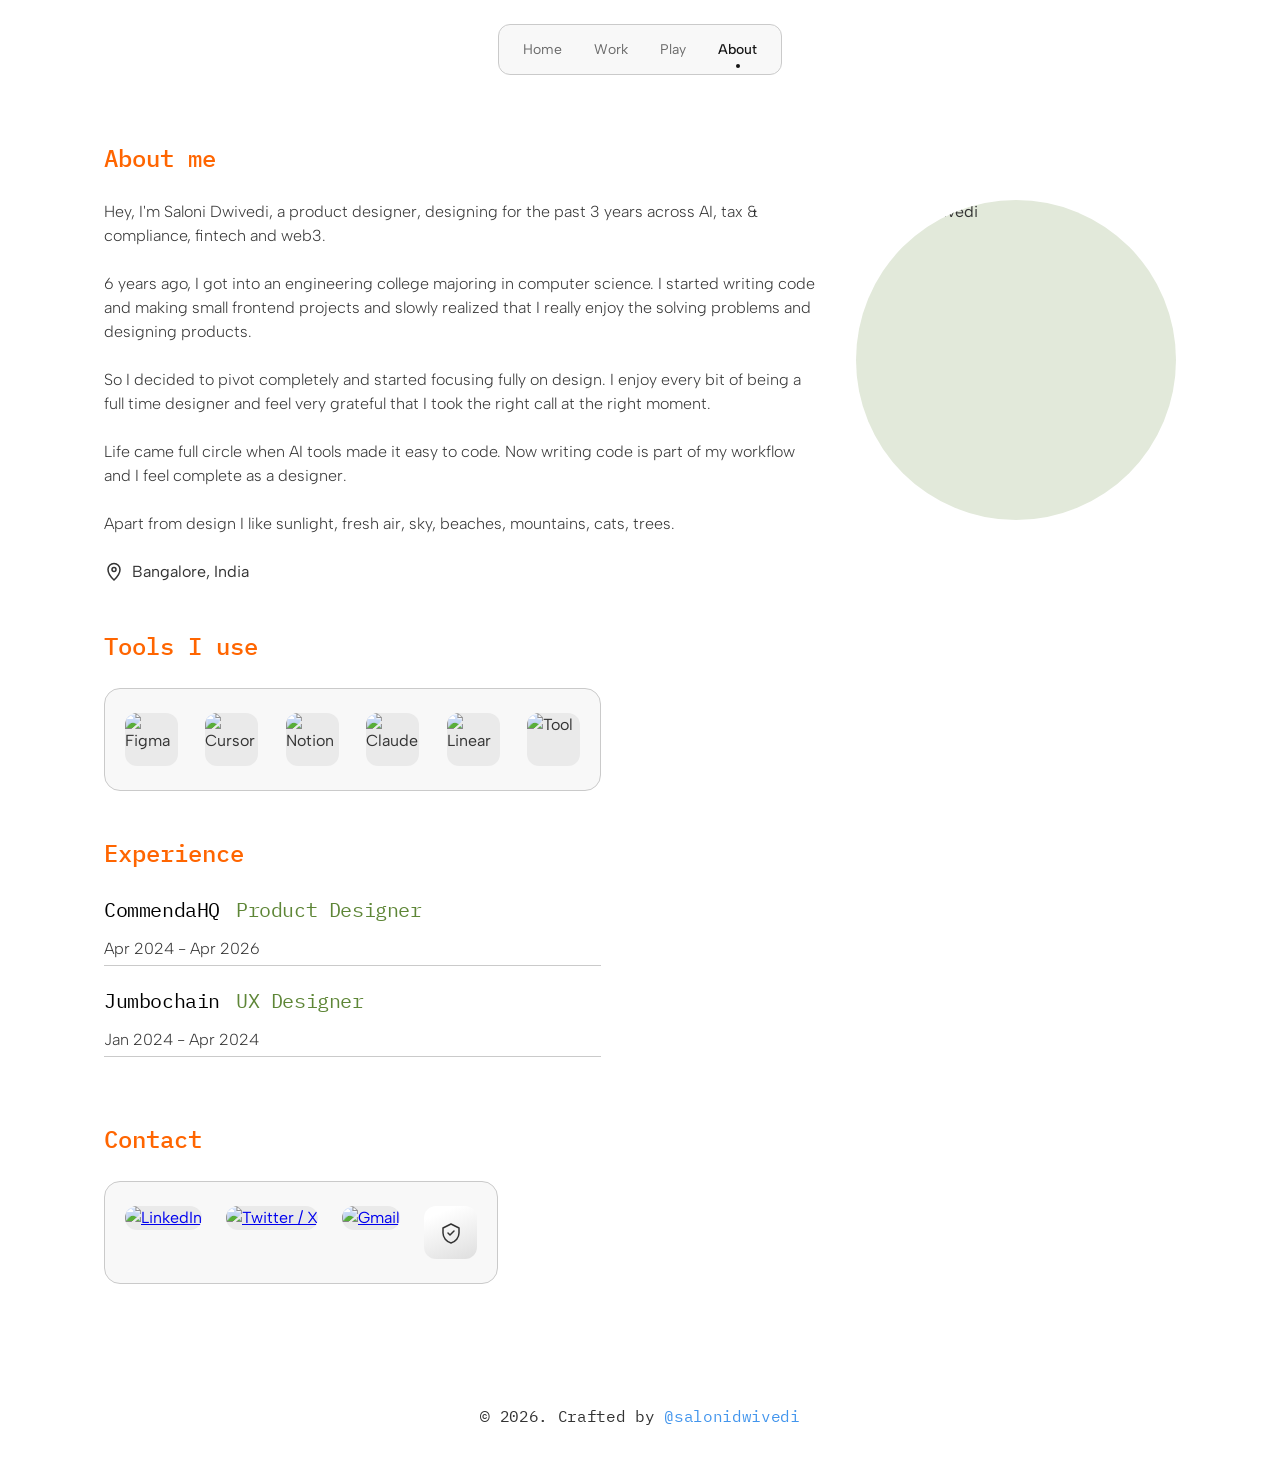
==== Pages/about.html @ b37d6dfb "portfolio" ====
<!DOCTYPE html>
<html lang="en">
<head>
<meta charset="UTF-8" />
<meta name="viewport" content="width=device-width, initial-scale=1.0" />
<title>About — Saloni Dwivedi</title>
<link rel="preconnect" href="https://fonts.googleapis.com" />
<link rel="preconnect" href="https://fonts.gstatic.com" crossorigin />
<link href="https://fonts.googleapis.com/css2?family=IBM+Plex+Mono:wght@400;500;600&family=Albert+Sans:ital,wght@0,300;0,400;0,500;1,300&display=swap" rel="stylesheet" />
<link rel="stylesheet" href="../CSS/shared.css" />
<style>
  .about-grid { display: flex; flex-direction: column; gap: 44px; }

  .about-block { width: 100%; }
  .about-block-title {
    font-family: 'IBM Plex Mono', monospace;
    font-weight: 500;
    font-size: 24px;
    color: var(--orange);
    margin-bottom: 24px;
  }

  .about-intro { display: flex; align-items: flex-start; justify-content: space-between; gap: 40px; flex-wrap: wrap; }
  .about-intro-text { flex: 1; min-width: 280px; display: flex; flex-direction: column; gap: 24px; }
  .about-intro-text p { font-weight: 300; font-size: 16px; }

  .about-photo {
    background: #e2e9da;
    border-radius: 50%;
    width: 320px;
    height: 320px;
    flex-shrink: 0;
    overflow: hidden;
  }
  .about-photo img { width: 100%; height: 100%; object-fit: cover; display: block; }

  .location-row { display: flex; align-items: center; gap: 8px; }

  .tools-row {
    background: var(--bg-pill);
    border: 0.5px solid var(--border);
    border-radius: 16px;
    padding: 24px 20px;
    display: flex;
    gap: 20px;
    flex-wrap: wrap;
    justify-content: space-between;
  }
  .tool-icon {
    width: 53px; height: 53px;
    border-radius: 12px;
    object-fit: cover;
    background: #eaeaea;
  }

  .experience-row { display: flex; flex-direction: column; gap: 12px; }
  .experience-title-row {
    display: flex; align-items: center; gap: 16px; flex-wrap: wrap;
    font-family: 'IBM Plex Mono', monospace; font-size: 20px; letter-spacing: -0.4px;
  }
  .experience-dates { font-weight: 300; font-size: 16px; }
  .experience-divider { height: 1px; background: var(--border); width: 100%; margin: 4px 0 20px; }

  .contact-row {
    background: var(--bg-pill);
    border: 0.5px solid var(--border);
    border-radius: 16px;
    padding: 24px 20px;
    display: flex;
    gap: 24px;
    width: fit-content;
  }
  .contact-icon {
    width: 53px; height: 53px;
    border-radius: 12px;
    object-fit: cover;
    background: #eaeaea;
  }

  @media (max-width: 768px) {
    .about-intro { flex-direction: column-reverse; align-items: center; }
    .about-photo { width: 220px; height: 220px; }
    .tools-row { justify-content: flex-start; }
    .contact-row { flex-wrap: wrap; width: 100%; justify-content: center; }
  }
</style>
</head>
<body data-page="about">

<nav>
  <a href="../index.html#home" data-nav-id="home">Home</a>
  <a href="../index.html#work" data-nav-id="work">Work</a>
  <a href="play.html" data-nav-id="play">Play</a>
  <a href="about.html" data-nav-id="about">About</a>
</nav>

<div class="page-wrap">
  <div class="about-grid">

    <!-- ABOUT ME -->
    <div class="about-block">
      <h2 class="about-block-title">About me</h2>
      <div class="about-intro">
        <div class="about-intro-text">
          <p>Hey, I'm Saloni Dwivedi, a product designer, designing for the past 3 years across AI, tax &amp; compliance, fintech and web3.</p>
          <p>6 years ago, I got into an engineering college majoring in computer science. I started writing code and making small frontend projects and slowly realized that I really enjoy the solving problems and designing products.</p>
          <p>So I decided to pivot completely and started focusing fully on design. I enjoy every bit of being a full time designer and feel very grateful that I took the right call at the right moment.</p>
          <p>Life came full circle when AI tools made it easy to code. Now writing code is part of my workflow and I feel complete as a designer.</p>
          <p>Apart from design I like sunlight, fresh air, sky, beaches, mountains, cats, trees.</p>
          <div class="location-row">
            <svg width="20" height="20" viewBox="0 0 20 20" fill="none"><path d="M10 18s6-5.5 6-10.5A6 6 0 1 0 4 7.5C4 12.5 10 18 10 18z" stroke="#333" stroke-width="1.5"/><circle cx="10" cy="7.5" r="2" stroke="#333" stroke-width="1.5"/></svg>
            <span>Bangalore, India</span>
          </div>
        </div>
        <div class="about-photo">
          <!-- PLACEHOLDER: images/about/portrait.jpg -->
          <img src="../images/about/portrait.jpg" alt="Saloni Dwivedi" loading="lazy" />
        </div>
      </div>
    </div>

    <!-- TOOLS -->
    <div class="about-block" style="max-width:497px">
      <h2 class="about-block-title">Tools I use</h2>
      <div class="tools-row">
        <!-- PLACEHOLDER: images/about/tool-figma.png -->
        <img class="tool-icon" src="../images/about/tool-figma.png" alt="Figma" loading="lazy" />
        <!-- PLACEHOLDER: images/about/tool-cursor.png -->
        <img class="tool-icon" src="../images/about/tool-cursor.png" alt="Cursor" loading="lazy" />
        <!-- PLACEHOLDER: images/about/tool-notion.png -->
        <img class="tool-icon" src="../images/about/tool-notion.png" alt="Notion" loading="lazy" />
        <!-- PLACEHOLDER: images/about/tool-claude.png -->
        <img class="tool-icon" src="../images/about/tool-claude.png" alt="Claude" loading="lazy" />
        <!-- PLACEHOLDER: images/about/tool-linear.png -->
        <img class="tool-icon" src="../images/about/tool-linear.png" alt="Linear" loading="lazy" />
        <!-- PLACEHOLDER: images/about/tool-other.png -->
        <img class="tool-icon" src="../images/about/tool-other.png" alt="Tool" loading="lazy" />
      </div>
    </div>

    <!-- EXPERIENCE -->
    <div class="about-block" style="max-width:497px">
      <h2 class="about-block-title">Experience</h2>

      <div class="experience-row">
        <div class="experience-title-row">
          <span style="color:#000">CommendaHQ</span>
          <span style="color:#5e8637">Product Designer</span>
        </div>
        <span class="experience-dates">Apr 2024 - Apr 2026</span>
      </div>
      <div class="experience-divider"></div>

      <div class="experience-row">
        <div class="experience-title-row">
          <span style="color:#000">Jumbochain</span>
          <span style="color:#5e8637">UX Designer</span>
        </div>
        <span class="experience-dates">Jan 2024 - Apr 2024</span>
      </div>
      <div class="experience-divider"></div>
    </div>

    <!-- CONTACT -->
    <div class="about-block" style="max-width:517px">
      <h2 class="about-block-title">Contact</h2>
      <div class="contact-row">
        <a href="#" target="_blank"><!-- PLACEHOLDER: images/about/icon-linkedin.png -->
          <img class="contact-icon" src="../images/about/icon-linkedin.png" alt="LinkedIn" loading="lazy" /></a>
        <a href="#" target="_blank"><!-- PLACEHOLDER: images/about/icon-twitter.png -->
          <img class="contact-icon" src="../images/about/icon-twitter.png" alt="Twitter / X" loading="lazy" /></a>
        <a href="mailto:saloni.dwivedi09@gmail.com"><!-- PLACEHOLDER: images/about/icon-gmail.png -->
          <img class="contact-icon" src="../images/about/icon-gmail.png" alt="Gmail" loading="lazy" /></a>
        <a href="#" style="background:linear-gradient(158deg,#fff 18%,#e1e1e1 93%);border-radius:12px;width:53px;height:53px;display:flex;align-items:center;justify-content:center">
          <svg width="24" height="24" viewBox="0 0 24 24" fill="none"><path d="M9 12l2 2 4-4M12 3l8 4v5c0 4.5-3.4 8.7-8 10-4.6-1.3-8-5.5-8-10V7l8-4z" stroke="#333" stroke-width="1.5" stroke-linecap="round" stroke-linejoin="round"/></svg>
        </a>
      </div>
    </div>

  </div>
</div>

<div class="footer">© 2026. Crafted by <a href="#">@salonidwivedi</a></div>

<script src="../JS/nav.js"></script>
</body>
</html>
---- CSS/shared.css ----
/* ============================================================
   shared.css  —  load on EVERY page
   ============================================================ */

   *, *::before, *::after { box-sizing: border-box; margin: 0; padding: 0; }

   :root {
     --orange:      #ff6500;
     --black:       #151515;
     --text:        #333;
     --gray-text:   #6a6a6a;
     --border:      #cacaca;
     --border-soft: #f0eade;
     --bg-pill:     #f8f8f8;
     --page-bg:     #ffffff;
     --content-max: 1200px;
     --page-side:   max(5vw, 24px);
     --section-gap: 80px;
   }
   
   html { scroll-behavior: smooth; }
   
   body {
     background: var(--page-bg);
     color: var(--text);
     font-family: 'Albert Sans', sans-serif;
     font-size: 16px;
     line-height: 1.5;
     overflow-x: hidden;
   }
   
   /* ---------- typography helpers ---------- */
   .mono   { font-family: 'IBM Plex Mono', monospace; }
   .mono-r { font-family: 'IBM Plex Mono', monospace; font-weight: 400; }
   .mono-m { font-family: 'IBM Plex Mono', monospace; font-weight: 500; }
   .mono-sb{ font-family: 'IBM Plex Mono', monospace; font-weight: 600; }
   .light  { font-weight: 300; }
   .italic { font-style: italic; }
   
   /* ---------- NAV ---------- */
   nav {
     position: fixed;
     top: 24px;
     left: 50%;
     transform: translateX(-50%);
     z-index: 100;
     background: rgba(248,248,248,0.88);
     border: 0.5px solid var(--border);
     border-radius: 12px;
     padding: 14px 24px;
     display: flex;
     gap: 32px;
     align-items: center;
     backdrop-filter: blur(12px);
     -webkit-backdrop-filter: blur(12px);
     white-space: nowrap;
   }
   nav a {
     font-family: 'Albert Sans', sans-serif;
     font-size: 14px;
     text-decoration: none;
     color: var(--gray-text);
     transition: color 0.2s;
     position: relative;
   }
   nav a.active { color: var(--black); font-weight: 500; }
   nav a.active::after {
     content: '';
     position: absolute;
     bottom: -8px;
     left: 50%;
     transform: translateX(-50%);
     width: 4px; height: 4px;
     border-radius: 50%;
     background: var(--black);
   }
   nav a:hover { color: var(--black); }
   
   /* ---------- page wrapper ---------- */
   .page-wrap {
     max-width: var(--content-max);
     margin: 0 auto;
     padding: 140px var(--page-side) 80px;
   }
   
   /* ---------- divider ---------- */
   .divider { width: 100%; height: 1px; background: var(--border); margin: 40px 0; }
   
   /* ---------- section heading ---------- */
   .section-heading {
     font-family: 'IBM Plex Mono', monospace;
     font-weight: 600;
     font-size: 24px;
     letter-spacing: -0.48px;
     margin-bottom: 24px;
   }
   
   /* ---------- card / pill chips ---------- */
   .card {
     background: var(--bg-pill);
     border: 0.5px solid var(--border-soft);
     border-radius: 8px;
     padding: 12px;
   }
   .chip-grid { display: flex; gap: 16px; flex-wrap: wrap; }
   .chip {
     flex: 1 0 0;
     min-width: 120px;
     background: var(--bg-pill);
     border: 0.5px solid var(--border-soft);
     border-radius: 8px;
     padding: 8px 16px;
     text-align: center;
     font-family: 'IBM Plex Mono', monospace;
     font-size: 14px;
     font-weight: 400;
     letter-spacing: -0.28px;
   }
   
   /* ---------- impact stat cards ---------- */
   .impact-grid { display: flex; flex-direction: column; gap: 20px; }
   .impact-card {
     background: var(--bg-pill);
     border: 0.5px solid var(--border-soft);
     border-radius: 8px;
     padding: 12px;
   }
   .impact-card .stat-row { display: flex; align-items: center; gap: 8px; margin-bottom: 6px; }
   .impact-card .stat-num { font-family: 'IBM Plex Mono', monospace; font-weight: 500; font-size: 16px; letter-spacing: -0.32px; }
   .impact-card .stat-label { font-size: 16px; }
   .impact-card .stat-desc { font-size: 16px; font-weight: 300; font-style: italic; }
   
   /* ---------- problem list with dividers ---------- */
   .problem-list { display: flex; flex-direction: column; }
   .problem-item { padding: 12px 0; }
   .problem-item + .problem-item { border-top: 0.5px solid var(--border); }
   .problem-item h4 { font-family: 'IBM Plex Mono', monospace; font-weight: 500; font-size: 16px; letter-spacing: -0.32px; margin-bottom: 8px; }
   
   /* ---------- contribution / learning cards ---------- */
   .contrib-list, .learning-list { display: flex; flex-direction: column; gap: 20px; }
   .contrib-card, .learning-card {
     background: var(--bg-pill);
     border: 0.5px solid var(--border-soft);
     border-radius: 8px;
     padding: 12px;
   }
   .contrib-card h4, .learning-card h4 { font-family: 'IBM Plex Mono', monospace; font-weight: 500; font-size: 16px; letter-spacing: -0.32px; margin-bottom: 6px; }
   
   /* ---------- video placeholder ---------- */
   .video-placeholder {
     width: 100%;
     height: 258px;
     background: #eaeaea;
     border-radius: 12px;
     display: flex;
     align-items: flex-start;
     padding: 22px 35px;
     font-family: 'IBM Plex Mono', monospace;
     font-weight: 600;
     font-size: 16px;
     letter-spacing: -0.32px;
     color: #5e8637;
   }
   
   /* ---------- nav footer buttons ---------- */
   .page-nav { display: flex; align-items: center; justify-content: space-between; margin-top: 60px; }
   .btn-back {
     display: inline-flex; align-items: center; gap: 6px;
     background: var(--bg-pill); border: 0.5px solid var(--border);
     border-radius: 12px; padding: 8px 16px;
     font-family: 'IBM Plex Mono', monospace; font-size: 16px;
     color: var(--black); text-decoration: none; cursor: pointer;
     transition: background 0.2s;
   }
   .btn-back:hover { background: #ebebeb; }
   .btn-next {
     display: inline-flex; align-items: center; gap: 6px;
     background: var(--black); border: 0; border-radius: 8px; padding: 8px 16px;
     font-family: 'IBM Plex Mono', monospace; font-size: 16px;
     color: #fff; text-decoration: none; cursor: pointer;
     transition: opacity 0.2s;
   }
   .btn-next:hover { opacity: 0.85; }
   
   /* ---------- code blocks ---------- */
   .code-block {
     background: var(--bg-pill);
     border-radius: 12px;
     padding: 20px 24px;
     font-family: 'IBM Plex Mono', monospace;
     font-size: 16px;
     white-space: pre;
     overflow-x: auto;
   }
   .code-red    { color: #df4f3a; }
   .code-purple { color: #7f56d9; }
   
   /* ---------- footer ---------- */
   .footer {
     text-align: center;
     padding: 40px var(--page-side);
     font-family: 'IBM Plex Mono', monospace;
     font-size: 16px;
     color: var(--text);
     letter-spacing: -0.32px;
   }
   .footer a { color: #4295ed; text-decoration: none; }
   
   /* ---------- highlight box ---------- */
   .highlight-box {
     border-radius: 8px;
     padding: 16px 20px;
   }
   
   /* ---------- responsive ---------- */
   @media (max-width: 768px) {
     nav { top: 16px; padding: 12px 20px; gap: 20px; }
     nav a { font-size: 13px; }
     .page-wrap { padding-top: 110px; }
     .chip-grid { flex-direction: column; }
     .section-heading { font-size: 20px; }
   }
   @media (max-width: 480px) {
     :root { --page-side: 16px; }
     nav { gap: 16px; padding: 10px 16px; }
     nav a { font-size: 12px; }
   }
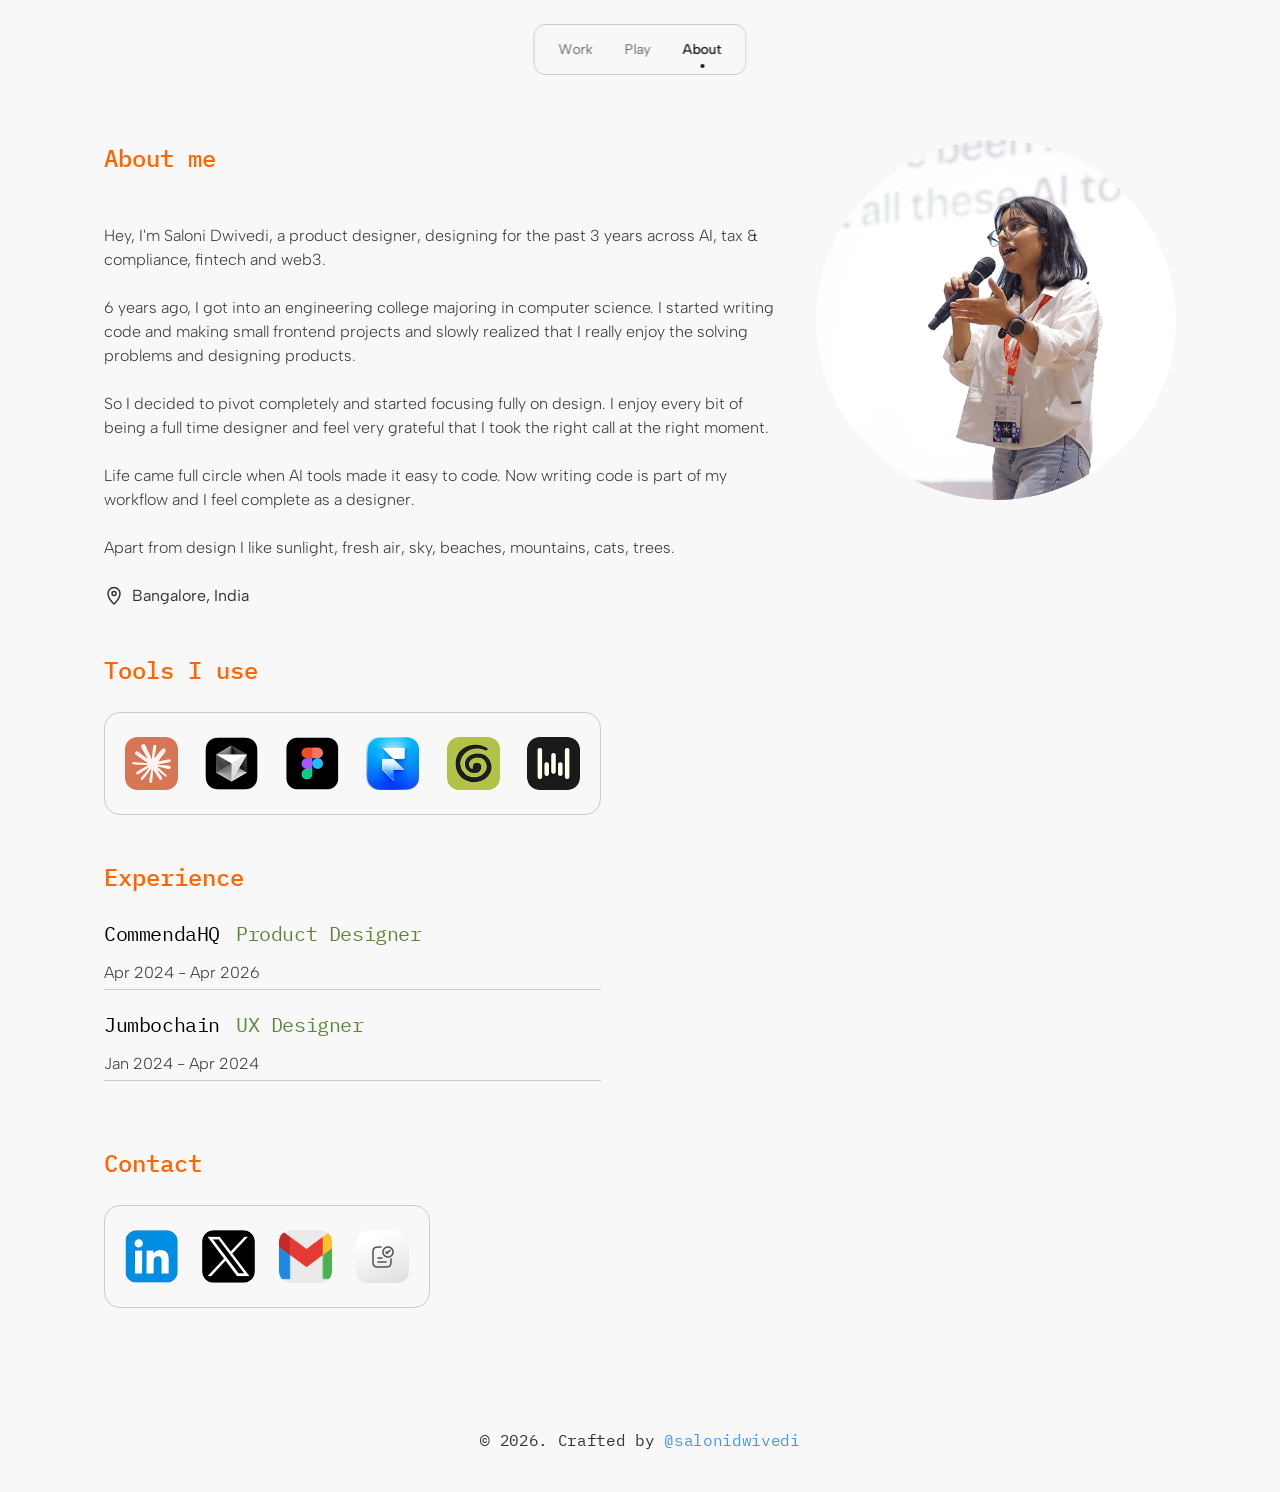
==== commit 1feea565: "Added images and workspace" ====
--- a/Pages/about.html
+++ b/Pages/about.html
@@ -9,6 +9,7 @@
 <link href="https://fonts.googleapis.com/css2?family=IBM+Plex+Mono:wght@400;500;600&family=Albert+Sans:ital,wght@0,300;0,400;0,500;1,300&display=swap" rel="stylesheet" />
 <link rel="stylesheet" href="../CSS/shared.css" />
 <style>
+  body { background: #f8f8f8; }
   .about-grid { display: flex; flex-direction: column; gap: 44px; }
 
   .about-block { width: 100%; }
@@ -27,12 +28,59 @@
   .about-photo {
     background: #e2e9da;
     border-radius: 50%;
-    width: 320px;
-    height: 320px;
+    width: 360px;
+    height: 360px;
     flex-shrink: 0;
     overflow: hidden;
   }
   .about-photo img { width: 100%; height: 100%; object-fit: cover; display: block; }
+
+  /* Tooltip system */
+  .tooltip {
+    position: relative;
+    display: inline-flex;
+  }
+  .tooltip::after {
+    content: attr(data-tooltip);
+    position: absolute;
+    bottom: calc(100% + 8px);
+    left: 50%;
+    transform: translateX(-50%) translateY(4px);
+    background: var(--black);
+    color: #fff;
+    padding: 6px 10px;
+    border-radius: 6px;
+    font-family: 'IBM Plex Mono', monospace;
+    font-size: 12px;
+    white-space: nowrap;
+    opacity: 0;
+    visibility: hidden;
+    transition: opacity 0.15s cubic-bezier(0.4, 0, 0.2, 1), transform 0.15s cubic-bezier(0.4, 0, 0.2, 1);
+    pointer-events: none;
+    z-index: 100;
+    box-shadow: 0 4px 12px rgba(0,0,0,0.15);
+  }
+  .tooltip::before {
+    content: '';
+    position: absolute;
+    bottom: calc(100% + 3px);
+    left: 50%;
+    transform: translateX(-50%) translateY(4px);
+    border-width: 5px;
+    border-style: solid;
+    border-color: var(--black) transparent transparent transparent;
+    opacity: 0;
+    visibility: hidden;
+    transition: opacity 0.15s cubic-bezier(0.4, 0, 0.2, 1), transform 0.15s cubic-bezier(0.4, 0, 0.2, 1);
+    pointer-events: none;
+    z-index: 100;
+  }
+  .tooltip:hover::after,
+  .tooltip:hover::before {
+    opacity: 1;
+    visibility: visible;
+    transform: translateX(-50%) translateY(0);
+  }
 
   .location-row { display: flex; align-items: center; gap: 8px; }
 
@@ -88,8 +136,7 @@
 <body data-page="about">
 
 <nav>
-  <a href="../index.html#home" data-nav-id="home">Home</a>
-  <a href="../index.html#work" data-nav-id="work">Work</a>
+  <a href="../index.html" data-nav-id="work">Work</a>
   <a href="play.html" data-nav-id="play">Play</a>
   <a href="about.html" data-nav-id="about">About</a>
 </nav>
@@ -99,9 +146,9 @@
 
     <!-- ABOUT ME -->
     <div class="about-block">
-      <h2 class="about-block-title">About me</h2>
       <div class="about-intro">
         <div class="about-intro-text">
+          <h2 class="about-block-title">About me</h2>
           <p>Hey, I'm Saloni Dwivedi, a product designer, designing for the past 3 years across AI, tax &amp; compliance, fintech and web3.</p>
           <p>6 years ago, I got into an engineering college majoring in computer science. I started writing code and making small frontend projects and slowly realized that I really enjoy the solving problems and designing products.</p>
           <p>So I decided to pivot completely and started focusing fully on design. I enjoy every bit of being a full time designer and feel very grateful that I took the right call at the right moment.</p>
@@ -114,7 +161,7 @@
         </div>
         <div class="about-photo">
           <!-- PLACEHOLDER: images/about/portrait.jpg -->
-          <img src="../images/about/portrait.jpg" alt="Saloni Dwivedi" loading="lazy" />
+          <img src="../images/about/_MG_4361.JPG" alt="Saloni Dwivedi" loading="lazy" />
         </div>
       </div>
     </div>
@@ -124,17 +171,29 @@
       <h2 class="about-block-title">Tools I use</h2>
       <div class="tools-row">
         <!-- PLACEHOLDER: images/about/tool-figma.png -->
-        <img class="tool-icon" src="../images/about/tool-figma.png" alt="Figma" loading="lazy" />
+        <span class="tooltip" data-tooltip="Claude">
+          <img class="tool-icon" src="../images/about/tools/claude.png" alt="Claude" loading="lazy" />
+        </span>
         <!-- PLACEHOLDER: images/about/tool-cursor.png -->
-        <img class="tool-icon" src="../images/about/tool-cursor.png" alt="Cursor" loading="lazy" />
+        <span class="tooltip" data-tooltip="Cursor">
+          <img class="tool-icon" src="../images/about/tools/cursor.png" alt="Cursor" loading="lazy" />
+        </span>
         <!-- PLACEHOLDER: images/about/tool-notion.png -->
-        <img class="tool-icon" src="../images/about/tool-notion.png" alt="Notion" loading="lazy" />
+        <span class="tooltip" data-tooltip="Figma">
+          <img class="tool-icon" src="../images/about/tools/figma.png" alt="Figma" loading="lazy" />
+        </span>
         <!-- PLACEHOLDER: images/about/tool-claude.png -->
-        <img class="tool-icon" src="../images/about/tool-claude.png" alt="Claude" loading="lazy" />
+        <span class="tooltip" data-tooltip="Framer">
+          <img class="tool-icon" src="../images/about/tools/framer.png" alt="Framer" loading="lazy" />
+        </span>
         <!-- PLACEHOLDER: images/about/tool-linear.png -->
-        <img class="tool-icon" src="../images/about/tool-linear.png" alt="Linear" loading="lazy" />
+        <span class="tooltip" data-tooltip="Granola">
+          <img class="tool-icon" src="../images/about/tools/granola.png" alt="Granola" loading="lazy" />
+        </span>
         <!-- PLACEHOLDER: images/about/tool-other.png -->
-        <img class="tool-icon" src="../images/about/tool-other.png" alt="Tool" loading="lazy" />
+        <span class="tooltip" data-tooltip="Wispr Flow">
+          <img class="tool-icon" src="../images/about/tools/wispr-flow.png" alt="Wispr Flow" loading="lazy" />
+        </span>
       </div>
     </div>
 
@@ -165,15 +224,14 @@
     <div class="about-block" style="max-width:517px">
       <h2 class="about-block-title">Contact</h2>
       <div class="contact-row">
-        <a href="#" target="_blank"><!-- PLACEHOLDER: images/about/icon-linkedin.png -->
-          <img class="contact-icon" src="../images/about/icon-linkedin.png" alt="LinkedIn" loading="lazy" /></a>
-        <a href="#" target="_blank"><!-- PLACEHOLDER: images/about/icon-twitter.png -->
-          <img class="contact-icon" src="../images/about/icon-twitter.png" alt="Twitter / X" loading="lazy" /></a>
-        <a href="mailto:saloni.dwivedi09@gmail.com"><!-- PLACEHOLDER: images/about/icon-gmail.png -->
-          <img class="contact-icon" src="../images/about/icon-gmail.png" alt="Gmail" loading="lazy" /></a>
-        <a href="#" style="background:linear-gradient(158deg,#fff 18%,#e1e1e1 93%);border-radius:12px;width:53px;height:53px;display:flex;align-items:center;justify-content:center">
-          <svg width="24" height="24" viewBox="0 0 24 24" fill="none"><path d="M9 12l2 2 4-4M12 3l8 4v5c0 4.5-3.4 8.7-8 10-4.6-1.3-8-5.5-8-10V7l8-4z" stroke="#333" stroke-width="1.5" stroke-linecap="round" stroke-linejoin="round"/></svg>
-        </a>
+        <a href="#" target="_blank" class="tooltip" data-tooltip="LinkedIn"><!-- PLACEHOLDER: images/about/icon-linkedin.png -->
+          <img class="contact-icon" src="../images/contact/linkedin.png" alt="LinkedIn" loading="lazy" /></a>
+        <a href="#" target="_blank" class="tooltip" data-tooltip="Twitter / X"><!-- PLACEHOLDER: images/about/icon-twitter.png -->
+          <img class="contact-icon" src="../images/contact/twitter.png" alt="Twitter / X" loading="lazy" /></a>
+        <a href="mailto:saloni.dwivedi09@gmail.com" class="tooltip" data-tooltip="Gmail"><!-- PLACEHOLDER: images/about/icon-gmail.png -->
+          <img class="contact-icon" src="../images/contact/gmail.png" alt="Gmail" loading="lazy" /></a>
+        <a href="mailto:saloni.dwivedi09@gmail.com" class="tooltip" data-tooltip="Resume"><!-- PLACEHOLDER: images/about/icon-gmail.png -->
+          <img class="contact-icon" src="../images/contact/resume.png" alt="Resume" loading="lazy" /></a>
       </div>
     </div>
 
--- a/CSS/shared.css
+++ b/CSS/shared.css
@@ -212,6 +212,76 @@
      padding: 16px 20px;
    }
    
+   /* ---------- contact & tooltip block ---------- */
+   .about-block { width: 100%; }
+   .about-block-title {
+     font-family: 'IBM Plex Mono', monospace;
+     font-weight: 500;
+     font-size: 24px;
+     color: var(--orange);
+     margin-bottom: 24px;
+   }
+   .contact-row {
+     background: var(--bg-pill);
+     border: 0.5px solid var(--border);
+     border-radius: 16px;
+     padding: 24px 20px;
+     display: flex;
+     gap: 24px;
+     width: fit-content;
+   }
+   .contact-icon {
+     width: 53px; height: 53px;
+     border-radius: 12px;
+     object-fit: cover;
+     background: #eaeaea;
+   }
+   .tooltip {
+     position: relative;
+     display: inline-flex;
+   }
+   .tooltip::after {
+     content: attr(data-tooltip);
+     position: absolute;
+     bottom: calc(100% + 8px);
+     left: 50%;
+     transform: translateX(-50%) translateY(4px);
+     background: var(--black);
+     color: #fff;
+     padding: 6px 10px;
+     border-radius: 6px;
+     font-family: 'IBM Plex Mono', monospace;
+     font-size: 12px;
+     white-space: nowrap;
+     opacity: 0;
+     visibility: hidden;
+     transition: opacity 0.15s cubic-bezier(0.4, 0, 0.2, 1), transform 0.15s cubic-bezier(0.4, 0, 0.2, 1);
+     pointer-events: none;
+     z-index: 100;
+     box-shadow: 0 4px 12px rgba(0,0,0,0.15);
+   }
+   .tooltip::before {
+     content: '';
+     position: absolute;
+     bottom: calc(100% + 3px);
+     left: 50%;
+     transform: translateX(-50%) translateY(4px);
+     border-width: 5px;
+     border-style: solid;
+     border-color: var(--black) transparent transparent transparent;
+     opacity: 0;
+     visibility: hidden;
+     transition: opacity 0.15s cubic-bezier(0.4, 0, 0.2, 1), transform 0.15s cubic-bezier(0.4, 0, 0.2, 1);
+     pointer-events: none;
+     z-index: 100;
+   }
+   .tooltip:hover::after,
+   .tooltip:hover::before {
+     opacity: 1;
+     visibility: visible;
+     transform: translateX(-50%) translateY(0);
+   }
+   
    /* ---------- responsive ---------- */
    @media (max-width: 768px) {
      nav { top: 16px; padding: 12px 20px; gap: 20px; }
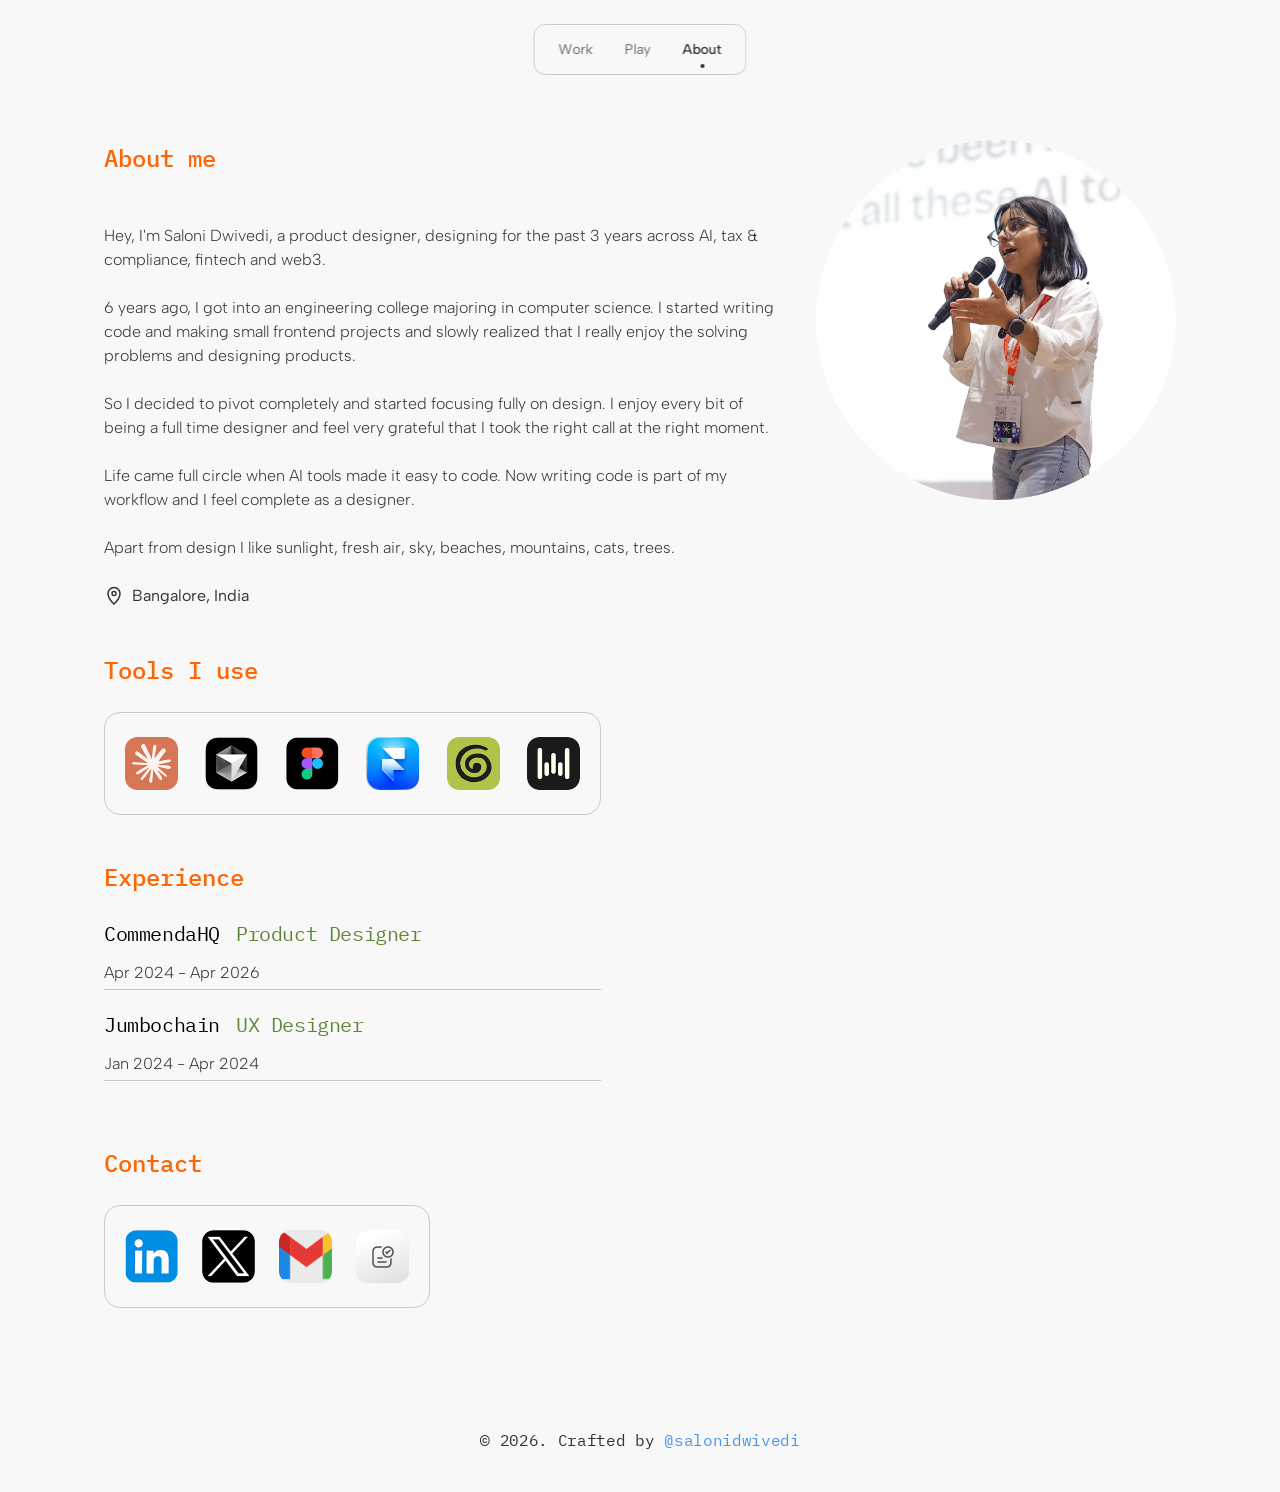
==== commit 2eac3cac: "Update links, design-system navigation, call link, and black theme color" ====
--- a/Pages/about.html
+++ b/Pages/about.html
@@ -161,7 +161,7 @@
         </div>
         <div class="about-photo">
           <!-- PLACEHOLDER: images/about/portrait.jpg -->
-          <img src="../images/about/_MG_4361.JPG" alt="Saloni Dwivedi" loading="lazy" />
+          <img src="../images/about/profile.JPG" alt="Saloni Dwivedi" loading="lazy" />
         </div>
       </div>
     </div>
@@ -224,13 +224,13 @@
     <div class="about-block" style="max-width:517px">
       <h2 class="about-block-title">Contact</h2>
       <div class="contact-row">
-        <a href="#" target="_blank" class="tooltip" data-tooltip="LinkedIn"><!-- PLACEHOLDER: images/about/icon-linkedin.png -->
+        <a href="https://www.linkedin.com/in/saloni-dwivedi-b62262206/" target="_blank" class="tooltip" data-tooltip="LinkedIn"><!-- PLACEHOLDER: images/about/icon-linkedin.png -->
           <img class="contact-icon" src="../images/contact/linkedin.png" alt="LinkedIn" loading="lazy" /></a>
-        <a href="#" target="_blank" class="tooltip" data-tooltip="Twitter / X"><!-- PLACEHOLDER: images/about/icon-twitter.png -->
+        <a href="https://x.com/layzmaxx" target="_blank" class="tooltip" data-tooltip="Twitter / X"><!-- PLACEHOLDER: images/about/icon-twitter.png -->
           <img class="contact-icon" src="../images/contact/twitter.png" alt="Twitter / X" loading="lazy" /></a>
         <a href="mailto:saloni.dwivedi09@gmail.com" class="tooltip" data-tooltip="Gmail"><!-- PLACEHOLDER: images/about/icon-gmail.png -->
           <img class="contact-icon" src="../images/contact/gmail.png" alt="Gmail" loading="lazy" /></a>
-        <a href="mailto:saloni.dwivedi09@gmail.com" class="tooltip" data-tooltip="Resume"><!-- PLACEHOLDER: images/about/icon-gmail.png -->
+        <a href="https://drive.google.com/file/d/1PjaZ8cq7n4eVjw28TAxG3ZBm85Wv1Xpc/view?usp=drive_link" class="tooltip" data-tooltip="Resume"><!-- PLACEHOLDER: images/about/icon-gmail.png -->
           <img class="contact-icon" src="../images/contact/resume.png" alt="Resume" loading="lazy" /></a>
       </div>
     </div>
--- a/CSS/shared.css
+++ b/CSS/shared.css
@@ -6,7 +6,7 @@
 
    :root {
      --orange:      #ff6500;
-     --black:       #151515;
+     --black:       #2d2d2d;
      --text:        #333;
      --gray-text:   #6a6a6a;
      --border:      #cacaca;
